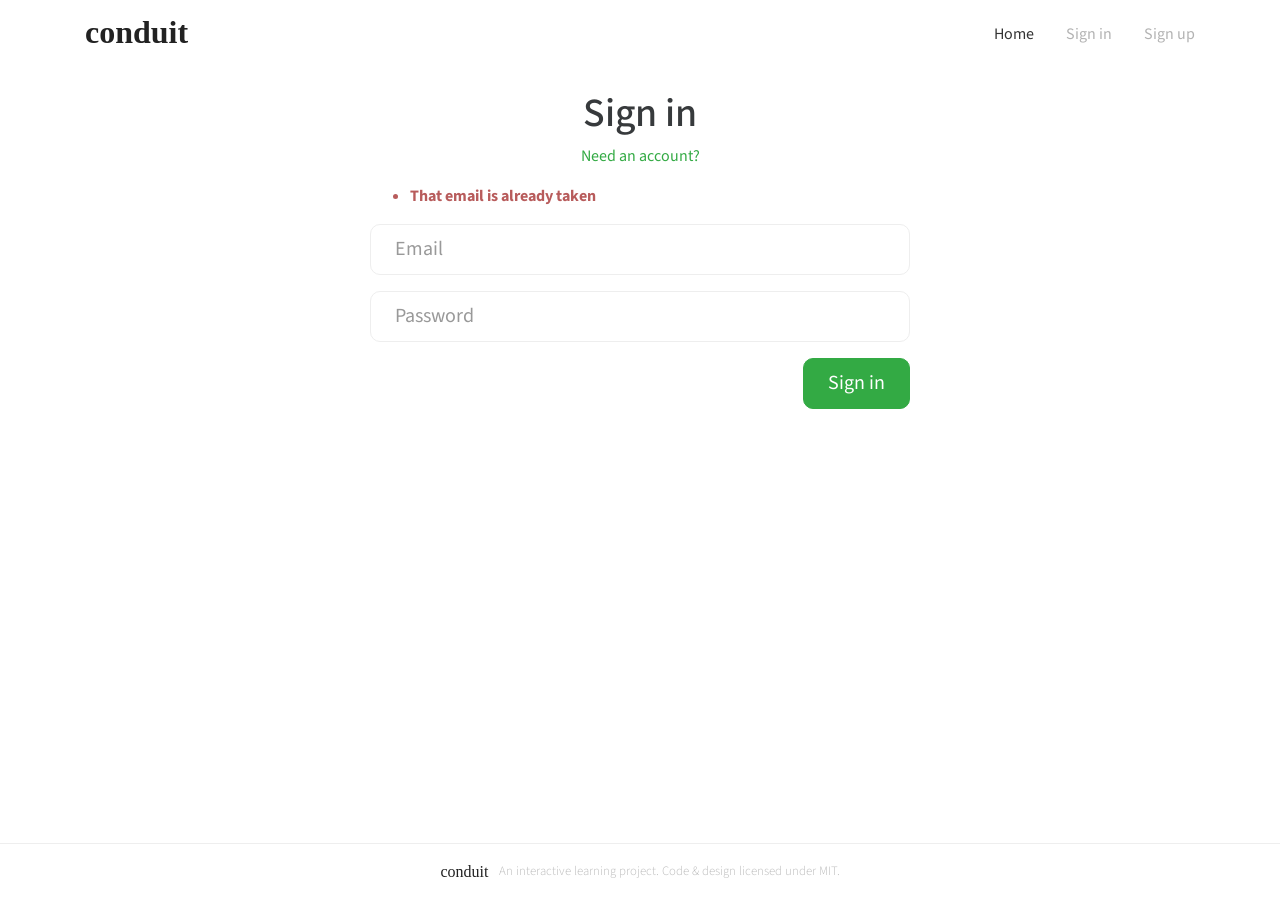
==== frontend/login.html @ 0ae25ae7 "Converted project to New Architecture Full API + JS" ====
<!DOCTYPE html>
<html lang="en">

<head>
    <meta charset="utf-8" />
    <title>Conduit</title>
    <!-- Import Ionicon icons & Google Fonts our Bootstrap theme relies on -->
    <link href="https://code.ionicframework.com/ionicons/2.0.1/css/ionicons.min.css" rel="stylesheet" type="text/css" />
    <link
        href="https://fonts.googleapis.com/css?family=Titillium+Web:700|Source+Serif+Pro:400,700|Merriweather+Sans:400,700|Source+Sans+Pro:400,300,600,700,300italic,400italic,600italic,700italic"
        rel="stylesheet" type="text/css" />
    <!-- Import the custom Bootstrap 4 theme from our hosted CDN -->
    <link href="https://cdn.jsdelivr.net/npm/bootstrap@5.0.2/dist/css/bootstrap.min.css" rel="stylesheet"
        integrity="sha384-EVSTQN3/azprG1Anm3QDgpJLIm9Nao0Yz1ztcQTwFspd3yD65VohhpuuCOmLASjC" crossorigin="anonymous">
    <link href="/frontend/assets/css/style.css" rel="stylesheet" type="text/css" />
</head>

<body>
    <header>
        <nav class="navbar navbar-light">
            <div class="container">
                <a class="navbar-brand" style="font-size:32px; font-weight: 600;" href="/conduit/">conduit</a>
                <ul class="nav navbar-nav pull-xs-right d-flex flex-row gap-3">
                    <li class="nav-item">
                        <!-- Add "active" class when you're on that page" -->
                        <a class="nav-link active" href="/conduit/">Home</a>
                    </li>
                    <!-- <li class="nav-item"><a class="nav-link" href="/conduit/create-article.php"> <i
                                class="ion-compose"></i>&nbsp;New Article </a></li>
                    <li class="nav-item"><a class="nav-link" href="/conduit/settings.php"> <i
                                class="ion-gear-a"></i>&nbsp;Settings </a></li>
                    <li class="nav-item"> <a class="nav-link" href="/conduit/profile.php"><img
                                src="/frontend/assets/img/default-avatar.svg" class="user-pic" />Eric Simons</a></li> -->
                    <li class="nav-item"><a class="nav-link" href="/frontend/login.html">Sign in</a></li>
                    <li class="nav-item"><a class="nav-link" href="/frontend/register.html">Sign up</a></li>
                </ul>
            </div>
        </nav>
    </header>
    <div class="auth-page">
        <div class="container page">
            <div class="row">
                <div class="col-md-6 offset-md-3 col-xs-12">
                    <h1 class="text-xs-center">Sign in</h1>
                    <p class="text-xs-center">
                        <a href="/conduit/register">Need an account?</a>
                    </p>

                    <ul class="error-messages">
                        <li>That email is already taken</li>
                    </ul>

                    <form>
                        <fieldset class="form-group">
                            <input class="form-control form-control-lg" type="text" placeholder="Email" />
                        </fieldset>
                        <fieldset class="form-group">
                            <input class="form-control form-control-lg" type="password" placeholder="Password" />
                        </fieldset>
                        <button class="btn btn-lg btn-primary pull-xs-right">Sign in</button>
                    </form>
                </div>
            </div>
        </div>
    </div>

    <footer>
        <div class="container justify-content-center d-flex">
            <a href="/conduit/" class="logo-font">conduit</a>
            <span class="attribution">
                An interactive learning project. Code &amp; design licensed under MIT.
            </span>
        </div>
    </footer>
</body>

</html>
---- frontend/assets/css/style.css ----
/*
 * ============================================================================
 * Conduit Minimal CSS v4
 * Only includes classes actually used in this codebase
 * ============================================================================
 *
 * USED CLASSES:
 * Layout: container, row, col-xs-12, col-md-{3,6,8,9,10,12}, offset-md-{1,2,3}
 * Nav: navbar, navbar-{light,brand,nav}, nav, nav-{pills,item,link}, outline-active
 * Buttons: btn, btn-{sm,lg,primary,secondary}, btn-outline-{primary,secondary,danger}
 * Forms: form-group, form-control, form-control-lg
 * Cards: card, card-{block,footer,text}, comment-form
 * Pagination: pagination, page-item, page-link
 * Tags: tag-list, tag-default, tag-pill, tag-outline
 * Pages: home-page, auth-page, settings-page, editor-page, profile-page, article-page
 * Article: article-preview, article-meta, article-content, article-actions, articles-toggle
 * Comments: comment-author, comment-author-img, mod-options, date-posted
 * User: user-info, user-img, user-pic
 * Misc: banner, logo-font, sidebar, feed-toggle, error-messages, counter,
 *       preview-link, author, date, info, attribution, active, disabled,
 *       pull-xs-right, text-xs-center, empty-feed-message
 *
 * NOTE: auth-page, settings-page, and empty-feed-message are semantic hooks
 * used in templates but require no dedicated styles.
 *
 * ============================================================================
 */

:root {
  --brand: #33aa44;
  --brand-hover: #2b8e3a;
  --brand-active: #237630;
  --brand-dark: #237630;
  --brand-light: #7dd88b;

  --danger: #b85c5c;
  --danger-light: #d7a3a3;

  --secondary: #ccc;
  --secondary-hover: #b3b3b3;
  --secondary-border: #adadad;

  --text: #373a3c;
  --text-muted: #999;
  --text-light: #bbb;
  --text-lighter: #aaa;
  --text-disabled: #818a91;

  --border: #eee;
  --bg-light: #f3f3f3;
  --input-focus: var(--brand);

  --content-width: 720px;
  --content-breakpoint: 1080px;
}

/* ============================================================================
 * CSS RESET & BASE
 * ============================================================================ */

*,
*::before,
*::after {
  box-sizing: border-box;
  margin: 0;
  padding: 0;
}

html {
  font-size: 16px;
  -webkit-tap-highlight-color: transparent;
}

body {
  display: flex;
  flex-direction: column;
  min-height: 100vh;
  font-family: 'Source Sans Pro', sans-serif;
  font-size: 1rem;
  line-height: 1.5;
  color: var(--text);
  background-color: #fff;
}

/* Main content area grows to push footer down */
app-root {
  display: flex;
  flex-direction: column;
  flex: 1;
}

app-root > *:not(app-layout-footer) {
  flex-shrink: 0;
}

app-root > app-layout-footer,
app-root > footer {
  margin-top: auto;
}

ol,
ul {
  list-style: none;
}

hr {
  margin-top: 1rem;
  margin-bottom: 1rem;
  border: 0;
  border-top: 1px solid #eee;
}

a {
  color: var(--brand);
  text-decoration: none;
  background-color: transparent;
  transition: color 0.15s ease;
}

a:focus,
a:hover {
  color: var(--brand-dark);
  text-decoration: underline;
}

a:focus {
  outline: thin dotted;
  outline: 5px auto -webkit-focus-ring-color;
  outline-offset: -2px;
}

a:not([href]) {
  color: inherit;
  text-decoration: none;
}

a:not([href]):focus,
a:not([href]):hover {
  color: inherit;
  text-decoration: none;
}

a:not([href]):focus {
  outline: none;
}

img {
  vertical-align: middle;
  border: 0;
}

h1,
h2,
h3,
h4,
h5,
h6 {
  margin-bottom: 0.5rem;
  font-weight: 500;
  line-height: 1.1;
}

h1 {
  font-size: 2.5rem;
}
h2 {
  font-size: 2rem;
}
h3 {
  font-size: 1.75rem;
}
h4 {
  font-size: 1.5rem;
}
h5 {
  font-size: 1.25rem;
}
h6 {
  font-size: 1rem;
}

p {
  margin-bottom: 1rem;
}

.logo-font {
  font-family: 'Lora', serif;
}

.navbar-logo {
  height: 1.25rem;
  vertical-align: middle;
}

.banner-logo {
  height: 3rem;
}

.footer-logo {
  height: 1rem;
  display: block;
}

button,
input,
optgroup,
select,
textarea {
  font: inherit;
  color: inherit;
  margin: 0;
}

button {
  overflow: visible;
}

button,
select {
  text-transform: none;
}

button,
html input[type='button'],
input[type='reset'],
input[type='submit'] {
  -webkit-appearance: button;
  cursor: pointer;
}

button[disabled],
html input[disabled] {
  cursor: default;
}

button::-moz-focus-inner,
input::-moz-focus-inner {
  border: 0;
  padding: 0;
}

input {
  line-height: normal;
}

textarea {
  overflow: auto;
  resize: vertical;
}

input,
button,
select,
textarea {
  line-height: inherit;
  border-radius: 0;
}

a,
area,
button,
[role='button'],
input,
label,
select,
summary,
textarea {
  touch-action: manipulation;
}

button:focus {
  outline: 1px dotted;
  outline: 5px auto -webkit-focus-ring-color;
}

fieldset {
  min-width: 0;
  padding: 0;
  margin: 0;
  border: 0;
}

/* ============================================================================
 * LAYOUT: CONTAINER & GRID
 * ============================================================================ */

.container {
  margin-left: auto;
  margin-right: auto;
  padding-left: 15px;
  padding-right: 15px;
}

@media (min-width: 544px) {
  .container {
    max-width: 576px;
  }
}

@media (min-width: 768px) {
  .container {
    max-width: 720px;
  }
}

@media (min-width: 992px) {
  .container {
    max-width: 940px;
  }
}

@media (min-width: 1200px) {
  .container {
    max-width: 1140px;
  }
}

.row {
  display: flex;
  flex-wrap: wrap;
  margin-left: -15px;
  margin-right: -15px;
}

.col-xs-12 {
  position: relative;
  min-height: 1px;
  padding-right: 15px;
  padding-left: 15px;
  flex: 0 0 100%;
  max-width: 100%;
}

@media (min-width: 768px) {
  .col-md-3 {
    position: relative;
    min-height: 1px;
    padding-right: 15px;
    padding-left: 15px;
    flex: 0 0 25%;
    max-width: 25%;
  }
  .col-md-6 {
    position: relative;
    min-height: 1px;
    padding-right: 15px;
    padding-left: 15px;
    flex: 0 0 50%;
    max-width: 50%;
  }
  .col-md-8 {
    position: relative;
    min-height: 1px;
    padding-right: 15px;
    padding-left: 15px;
    flex: 0 0 66.66667%;
    max-width: 66.66667%;
  }
  .col-md-9 {
    position: relative;
    min-height: 1px;
    padding-right: 15px;
    padding-left: 15px;
    flex: 0 0 75%;
    max-width: 75%;
  }
  .col-md-10 {
    position: relative;
    min-height: 1px;
    padding-right: 15px;
    padding-left: 15px;
    flex: 0 0 83.33333%;
    max-width: 83.33333%;
  }
  .col-md-12 {
    position: relative;
    min-height: 1px;
    padding-right: 15px;
    padding-left: 15px;
    flex: 0 0 100%;
    max-width: 100%;
  }
  .offset-md-1 {
    margin-left: 8.33333%;
  }
  .offset-md-2 {
    margin-left: 16.66667%;
  }
  .offset-md-3 {
    margin-left: 25%;
  }
}

/* ============================================================================
 * FORMS
 * ============================================================================ */

.form-control {
  display: block;
  width: 100%;
  padding: 0.5rem 0.75rem;
  font-size: 1rem;
  line-height: 1.25;
  color: #55595c;
  background-color: #fff;
  background-image: none;
  background-clip: padding-box;
  border: 1px solid #eee;
  border-radius: 0.5rem;
  transition: border-color 0.15s ease;
}

.form-control:focus {
  border-color: var(--input-focus);
  outline: none;
}

.form-control::placeholder {
  color: var(--text-muted);
  opacity: 1;
}

.form-control:disabled,
.form-control[readonly] {
  background-color: #eceeef;
  opacity: 1;
}

.form-control:disabled {
  cursor: not-allowed;
}

.form-control-lg {
  padding: 0.75rem 1.5rem;
  font-size: 1.25rem;
  border-radius: 0.625rem;
}

.form-group {
  margin-bottom: 1rem;
}

/* ============================================================================
 * BUTTONS
 * ============================================================================ */

.btn {
  display: inline-block;
  font-weight: normal;
  line-height: 1.25;
  text-align: center;
  white-space: nowrap;
  vertical-align: middle;
  cursor: pointer;
  user-select: none;
  border: 1px solid transparent;
  padding: 0.5rem 1rem;
  font-size: 1rem;
  border-radius: 0.5rem;
  transition:
    color 0.15s ease,
    background-color 0.15s ease,
    border-color 0.15s ease,
    box-shadow 0.15s ease;
}

.btn:focus,
.btn.focus,
.btn:active:focus,
.btn:active.focus,
.btn.active:focus,
.btn.active.focus {
  outline: thin dotted;
  outline: 5px auto -webkit-focus-ring-color;
  outline-offset: -2px;
}

.btn:focus,
.btn:hover {
  text-decoration: none;
}

.btn.focus {
  text-decoration: none;
}

.btn:active,
.btn.active {
  background-image: none;
  outline: 0;
}

.btn.disabled,
.btn:disabled {
  cursor: not-allowed;
  opacity: 0.65;
}

a.btn.disabled,
fieldset[disabled] a.btn {
  pointer-events: none;
}

/* btn-primary */
.btn-primary {
  color: #fff;
  background-color: var(--brand);
  border-color: var(--brand);
}

.btn-primary:hover {
  color: #fff;
  background-color: var(--brand-hover);
  border-color: var(--brand-hover);
}

.btn-primary:focus,
.btn-primary.focus {
  color: #fff;
  background-color: var(--brand-hover);
  border-color: var(--brand-hover);
}

.btn-primary:active,
.btn-primary.active {
  color: #fff;
  background-color: var(--brand-hover);
  border-color: var(--brand-hover);
  background-image: none;
}

.btn-primary:active:hover,
.btn-primary:active:focus,
.btn-primary:active.focus,
.btn-primary.active:hover,
.btn-primary.active:focus,
.btn-primary.active.focus {
  color: #fff;
  background-color: var(--brand-active);
  border-color: var(--brand-active);
}

.btn-primary.disabled:focus,
.btn-primary.disabled.focus,
.btn-primary:disabled:focus,
.btn-primary:disabled.focus {
  background-color: var(--brand);
  border-color: var(--brand);
}

.btn-primary.disabled:hover,
.btn-primary:disabled:hover {
  background-color: var(--brand);
  border-color: var(--brand);
}

/* btn-secondary */
.btn-secondary {
  color: #fff;
  background-color: var(--secondary);
  border-color: var(--secondary);
}

.btn-secondary:hover {
  color: #fff;
  background-color: var(--secondary-hover);
  border-color: var(--secondary-border);
}

.btn-secondary:focus,
.btn-secondary.focus {
  color: #fff;
  background-color: var(--secondary-hover);
  border-color: var(--secondary-border);
}

.btn-secondary:active,
.btn-secondary.active {
  color: #fff;
  background-color: var(--secondary-hover);
  border-color: var(--secondary-border);
  background-image: none;
}

.btn-secondary.disabled:focus,
.btn-secondary.disabled.focus,
.btn-secondary:disabled:focus,
.btn-secondary:disabled.focus {
  background-color: var(--secondary);
  border-color: var(--secondary);
}

.btn-secondary.disabled:hover,
.btn-secondary:disabled:hover {
  background-color: var(--secondary);
  border-color: var(--secondary);
}

/* btn-outline-primary */
.btn-outline-primary {
  color: var(--brand);
  background-image: none;
  background-color: transparent;
  border-color: var(--brand);
}

.btn-outline-primary:hover {
  color: #fff;
  background-color: var(--brand);
  border-color: var(--brand);
}

.btn-outline-primary:focus,
.btn-outline-primary.focus {
  color: #fff;
  background-color: var(--brand);
  border-color: var(--brand);
}

.btn-outline-primary:active,
.btn-outline-primary.active {
  color: #fff;
  background-color: var(--brand);
  border-color: var(--brand);
}

.btn-outline-primary.disabled:focus,
.btn-outline-primary.disabled.focus,
.btn-outline-primary:disabled:focus,
.btn-outline-primary:disabled.focus {
  border-color: var(--brand-light);
}

.btn-outline-primary.disabled:hover,
.btn-outline-primary:disabled:hover {
  border-color: var(--brand-light);
}

/* btn-outline-secondary */
.btn-outline-secondary {
  color: var(--secondary);
  background-image: none;
  background-color: transparent;
  border-color: var(--secondary);
}

.btn-outline-secondary:hover {
  color: #fff;
  background-color: var(--secondary);
  border-color: var(--secondary);
}

.btn-outline-secondary:focus,
.btn-outline-secondary.focus {
  color: #fff;
  background-color: var(--secondary);
  border-color: var(--secondary);
}

.btn-outline-secondary:active,
.btn-outline-secondary.active {
  color: #fff;
  background-color: var(--secondary);
  border-color: var(--secondary);
}

.btn-outline-secondary.disabled:focus,
.btn-outline-secondary.disabled.focus,
.btn-outline-secondary:disabled:focus,
.btn-outline-secondary:disabled.focus {
  border-color: white;
}

.btn-outline-secondary.disabled:hover,
.btn-outline-secondary:disabled:hover {
  border-color: white;
}

/* btn-outline-danger */
.btn-outline-danger {
  color: var(--danger);
  background-image: none;
  background-color: transparent;
  border-color: var(--danger);
}

.btn-outline-danger:hover {
  color: #fff;
  background-color: var(--danger);
  border-color: var(--danger);
}

.btn-outline-danger:focus,
.btn-outline-danger.focus {
  color: #fff;
  background-color: var(--danger);
  border-color: var(--danger);
}

.btn-outline-danger:active,
.btn-outline-danger.active {
  color: #fff;
  background-color: var(--danger);
  border-color: var(--danger);
}

.btn-outline-danger.disabled:focus,
.btn-outline-danger.disabled.focus,
.btn-outline-danger:disabled:focus,
.btn-outline-danger:disabled.focus {
  border-color: var(--danger-light);
}

.btn-outline-danger.disabled:hover,
.btn-outline-danger:disabled:hover {
  border-color: var(--danger-light);
}

/* Button sizes */
.btn-lg {
  padding: 0.75rem 1.5rem;
  font-size: 1.25rem;
  border-radius: 0.625rem;
}

.btn-sm {
  padding: 0.25rem 0.5rem;
  font-size: 0.875rem;
  border-radius: 0.375rem;
}

/* ============================================================================
 * NAVIGATION
 * ============================================================================ */

.nav {
  padding-left: 0;
  margin-bottom: 0;
  list-style: none;
}

.nav-link {
  display: inline-block;
  transition:
    color 0.15s ease,
    background-color 0.15s ease;
}

.nav-link:focus,
.nav-link:hover {
  text-decoration: none;
}

.nav-link.disabled,
.nav-link.disabled:focus,
.nav-link.disabled:hover {
  color: var(--text-disabled);
  cursor: not-allowed;
  background-color: transparent;
}

.nav-pills {
  display: flex;
  flex-wrap: wrap;
}

.nav-pills .nav-item + .nav-item {
  margin-left: 0.2rem;
}

.nav-pills .nav-link {
  display: block;
  padding: 0.5em 1em;
  border-radius: 0.5rem;
}

.nav-pills .nav-link.active,
.nav-pills .nav-link.active:focus,
.nav-pills .nav-link.active:hover {
  color: #fff;
  cursor: default;
  background-color: var(--brand);
}

/* Navbar */
.navbar {
  position: relative;
  padding: 0.5rem 1rem;
}

.navbar > .container {
  display: flex;
  align-items: center;
}

.navbar-brand {
  padding-top: 0;
  padding-bottom: 0.25rem;
  margin-right: 2rem;
  font-family: 'Lora', serif;
  font-size: 1.5rem;
  color: #222;
}

.navbar-brand:focus,
.navbar-brand:hover {
  text-decoration: none;
  color: #222;
}

.navbar-nav {
  display: flex;
  align-items: center;
  margin-left: auto;
}

.navbar-nav .nav-link {
  display: block;
  padding-top: 0.425rem;
  padding-bottom: 0.425rem;
}

.navbar-nav .nav-link + .nav-link {
  margin-left: 1rem;
}

.navbar-nav .nav-item + .nav-item {
  margin-left: 1rem;
}

.navbar-light .navbar-brand,
.navbar-light .navbar-brand:focus,
.navbar-light .navbar-brand:hover {
  color: #222;
}

.navbar-light .navbar-nav .nav-link {
  color: rgba(0, 0, 0, 0.3);
}

.navbar-light .navbar-nav .nav-link:focus,
.navbar-light .navbar-nav .nav-link:hover {
  color: rgba(0, 0, 0, 0.6);
}

.navbar-light .navbar-nav .active > .nav-link,
.navbar-light .navbar-nav .active > .nav-link:focus,
.navbar-light .navbar-nav .active > .nav-link:hover,
.navbar-light .navbar-nav .nav-link.active,
.navbar-light .navbar-nav .nav-link.active:focus,
.navbar-light .navbar-nav .nav-link.active:hover {
  color: rgba(0, 0, 0, 0.8);
}

.nav-link .user-pic {
  height: 26px;
  border-radius: 50px;
  float: left;
  margin-right: 5px;
}

.nav-link:hover {
  text-decoration: none;
}

.nav-signup {
  color: #fff !important;
  background: var(--brand);
  border: 1px solid var(--brand);
  border-radius: 99em;
  padding: 5px 12px !important;
  font-size: 0.8125rem;
  line-height: 1.25rem;
  transition:
    background 200ms ease,
    border-color 200ms ease;
}

.nav-signup:hover,
.nav-signup:focus {
  color: #fff !important;
  background: var(--brand-hover);
  border-color: var(--brand-hover);
}

.nav-pills.outline-active .nav-link {
  border-radius: 0;
  border: none;
  border-bottom: 2px solid transparent;
  background: transparent;
  color: var(--text-lighter);
}

.nav-pills.outline-active .nav-link:hover {
  color: #555;
}

.nav-pills.outline-active .nav-link.active {
  background: #fff;
  border-bottom: 2px solid var(--brand);
  color: var(--brand);
}

/* ============================================================================
 * CARDS
 * ============================================================================ */

.card {
  position: relative;
  display: block;
  margin-bottom: 0.75rem;
  background-color: #fff;
  border-radius: 0.75rem;
  border: 1px solid #eee;
  box-shadow:
    0 1px 3px rgba(0, 0, 0, 0.08),
    0 1px 2px rgba(0, 0, 0, 0.06);
  transition: box-shadow 0.2s ease;
}

.card-block {
  padding: 1.25rem;
}

.card-block::after {
  content: '';
  display: table;
  clear: both;
}

.card-text:last-child {
  margin-bottom: 0;
}

.card-footer {
  padding: 0.75rem 1.25rem;
  background-color: #f5f5f5;
  border-top: 1px solid #eee;
}

.card-footer::after {
  content: '';
  display: table;
  clear: both;
}

.card-footer:last-child {
  border-radius: 0 0 0.75rem 0.75rem;
}

/* ============================================================================
 * PAGINATION
 * ============================================================================ */

.pagination {
  display: inline-block;
  padding-left: 0;
  margin-top: 1rem;
  margin-bottom: 1rem;
  border-radius: 0.5rem;
}

.page-item {
  display: inline;
}

.page-item:first-child .page-link {
  margin-left: 0;
  border-bottom-left-radius: 0.5rem;
  border-top-left-radius: 0.5rem;
}

.page-item:last-child .page-link {
  border-bottom-right-radius: 0.5rem;
  border-top-right-radius: 0.5rem;
}

.page-item.active .page-link,
.page-item.active .page-link:focus,
.page-item.active .page-link:hover {
  z-index: 2;
  color: #222;
  cursor: default;
  background-color: #eee;
  border-color: #eee;
}

.page-item.disabled .page-link,
.page-item.disabled .page-link:focus,
.page-item.disabled .page-link:hover {
  color: var(--text-disabled);
  pointer-events: none;
  cursor: not-allowed;
  background-color: #fff;
  border-color: var(--border);
}

.page-link {
  position: relative;
  float: left;
  padding: 0.5rem 0.75rem;
  margin-left: -1px;
  color: var(--brand);
  text-decoration: none;
  background-color: #fff;
  border: 1px solid var(--border);
  transition:
    color 0.15s ease,
    background-color 0.15s ease;
}

.page-link:focus,
.page-link:hover {
  color: var(--brand-dark);
  background-color: #eceeef;
  border-color: var(--border);
}

/* ============================================================================
 * TAGS
 * ============================================================================ */

.tag-pill {
  padding-right: 0.6em;
  padding-left: 0.6em;
  border-radius: 10rem;
}

.tag-default {
  background-color: transparent;
  color: #222;
  border: 1px solid #eee;
  border-radius: 100px;
  font-size: 0.8rem;
  line-height: 1.1rem;
  padding: 0.35rem 0.75rem;
  white-space: nowrap;
  margin-right: 0.5rem;
  margin-bottom: 0.5rem;
  display: inline-block;
  transition: background 300ms ease;
}

.tag-default:hover {
  text-decoration: none;
  background-color: #eee;
}

.tag-default[href]:focus,
.tag-default[href]:hover {
  background-color: #eee;
}

.tag-default.tag-outline {
  border: 1px solid var(--border);
  color: var(--text-lighter);
  background: none;
}

ul.tag-list {
  display: inline-block;
}

ul.tag-list li {
  display: inline-block;
}

/* ============================================================================
 * UTILITIES
 * ============================================================================ */

.pull-xs-right {
  float: right !important;
}

.text-xs-center {
  text-align: center !important;
}

/* ============================================================================
 * FOOTER
 * ============================================================================ */

footer {
  background: #fff;
  border-top: 1px solid #eee;
  margin-top: 42px;
  padding: 1rem 0;
  width: 100%;
  position: absolute;
  bottom: 0;
}

footer .logo-font {
  color: #222;
}

footer a {
  color: #222;
}

footer .attribution {
  margin-left: 10px;
  font-size: 0.8rem;
  color: var(--text-light);
  font-weight: 300;
}

/* ============================================================================
 * ERROR MESSAGES
 * ============================================================================ */

.error-messages {
  color: var(--danger);
  font-weight: bold;
  padding-left: 2.5rem;
  margin-bottom: 1rem;
  list-style: disc;
}

/* ============================================================================
 * BANNER
 * ============================================================================ */

.banner {
  color: var(--text);
  background: #fff;
  border-top: 1px solid #eee;
  border-bottom: 1px solid #eee;
  padding: 2rem;
  margin-bottom: 2rem;
}

.banner h1 {
  margin-bottom: 0;
}

.container.page {
  margin-top: 1.5rem;
}

/* ============================================================================
 * ARTICLE PREVIEW & META
 * ============================================================================ */

.preview-link {
  color: inherit;
}

.preview-link:hover {
  text-decoration: inherit;
}

.article-meta {
  display: block;
  position: relative;
  font-weight: 300;
}

.article-meta img {
  display: inline-block;
  vertical-align: middle;
  height: 32px;
  width: 32px;
  border-radius: 30px;
}

.article-meta .btn + .btn,
.article-meta app-follow-button + app-favorite-button,
.article-meta app-favorite-button {
  margin-left: 0.5rem;
}

.article-meta .info {
  margin: 0 1.5rem 0 0.5rem;
  display: inline-block;
  vertical-align: middle;
  line-height: 1rem;
}

.article-meta .info .author {
  display: block;
  font-weight: 500;
}

.article-meta .info .date {
  color: var(--text-light);
  font-size: 0.8rem;
  display: block;
}

.article-preview {
  border-top: 1px solid #eee;
  padding: 1.5rem 0;
  transition: background-color 0.2s ease;
}

.article-preview:hover {
  background-color: rgba(0, 0, 0, 0.01);
}

.article-preview .article-meta {
  margin: 0 0 1rem 0;
}

.article-preview .preview-link h1 {
  font-weight: 600;
  font-size: 1.5rem;
  line-height: 1.1;
  margin-bottom: 3px;
}

.article-preview .preview-link p {
  font-weight: 300;
  font-size: 1rem;
  color: var(--text-muted);
  margin-bottom: 15px;
  line-height: 1.3rem;
}

.article-preview .preview-link span {
  max-width: 30%;
  font-size: 0.8rem;
  font-weight: 300;
  color: var(--text-light);
  vertical-align: middle;
}

.article-preview .preview-link ul {
  float: right;
  max-width: 50%;
  vertical-align: top;
}

.article-preview .preview-link ul li {
  font-weight: 300;
  font-size: 0.8rem;
  padding-top: 0;
  padding-bottom: 0;
}

.btn .counter {
  font-size: 0.8rem;
}

/* ============================================================================
 * HOME PAGE
 * ============================================================================ */

.home-page .banner p {
  text-align: center;
  font-size: 1rem;
  font-weight: 300;
  color: var(--text-muted);
  margin-bottom: 0;
}

.home-page .banner p a {
  color: var(--brand);
  text-decoration: underline;
}

.home-page .banner h1 {
  font-weight: 700;
  text-align: center;
  font-size: 3.5rem;
  line-height: 1.1;
  padding-bottom: 0.5rem;
}

.home-page .feed-toggle {
  margin-bottom: -1px;
}

.home-page .sidebar {
  margin-left: 10px;
  padding-left: 20px;
  background: none;
  border-left: 1px solid #eee;
}

.home-page .sidebar p {
  margin-bottom: 0.2rem;
}

/* ============================================================================
 * ARTICLE PAGE
 * ============================================================================ */

.article-page .banner {
  padding: 2rem 0;
}

.article-page .banner h1 {
  font-size: 2.8rem;
  font-weight: 600;
  color: #222;
}

.article-page .banner .btn {
  opacity: 0.8;
}

.article-page .banner .btn:hover {
  transition: 0.1s all;
  opacity: 1;
}

.article-page .banner .article-meta {
  margin: 2rem 0 0 0;
}

.article-page .banner .article-meta .author {
  color: var(--text);
}

.article-page .banner > .container,
.article-page .article-content,
.article-page .article-actions,
.article-page .container.page > .row {
  max-width: var(--content-width);
  margin-left: auto;
  margin-right: auto;
}

.article-page .article-content.row,
.article-page .container.page > .row {
  margin-left: auto;
  margin-right: auto;
}

.article-page .article-content .col-md-12,
.article-page .container.page > .row > [class*='col-'] {
  padding-left: 0;
  padding-right: 0;
  flex: 0 0 100%;
  max-width: 100%;
  margin-left: 0;
}

footer > .container {
  display: flex;
  align-items: center;
  max-width: var(--content-width);
  margin-left: auto;
  margin-right: auto;
}

.article-page .article-content p {
  font-family: 'Lora', serif;
  font-size: 1.2rem;
  line-height: 1.8rem;
  margin-bottom: 2rem;
}

.article-page .article-content h1,
.article-page .article-content h2,
.article-page .article-content h3,
.article-page .article-content h4,
.article-page .article-content h5,
.article-page .article-content h6 {
  font-weight: 500;
  margin: 1.6rem 0 1rem 0;
}

.article-page .article-content ul,
.article-page .article-content ol {
  margin-bottom: 1rem;
  padding-left: 2.5rem;
}

.article-page .article-content ul ul,
.article-page .article-content ul ol,
.article-page .article-content ol ul,
.article-page .article-content ol ol {
  margin-bottom: 0;
  padding-left: 2.5rem;
}

.article-page .article-content ul {
  list-style: disc;
}

.article-page .article-content ul ul {
  list-style: circle;
}

.article-page .article-content ul ul ul {
  list-style: square;
}

.article-page .article-content ol {
  list-style: decimal;
}

.article-page .article-content ol ol {
  list-style: lower-alpha;
}

.article-page .article-content ol ol ol {
  list-style: lower-roman;
}

.article-page .article-actions {
  text-align: center;
  margin-top: 1.5rem;
  margin-bottom: 3rem;
}

.article-page .article-actions .article-meta .info {
  text-align: left;
}

.article-page .comment-form .card-block {
  padding: 0;
}

.article-page .comment-form .card-block textarea {
  border: 0;
  padding: 1.25rem;
}

.article-page .comment-form .card-footer .btn {
  font-weight: 700;
  float: right;
}

.article-page .comment-form .card-footer .comment-author-img {
  height: 30px;
  width: 30px;
}

.article-page .card {
  border: 1px solid #eee;
  box-shadow: 0 1px 2px rgba(0, 0, 0, 0.04);
}

.article-page .card .card-footer {
  border-top: 1px solid #eee;
  font-size: 0.8rem;
  font-weight: 300;
}

.article-page .card .comment-author-img {
  display: inline-block;
  vertical-align: middle;
  height: 20px;
  width: 20px;
  border-radius: 30px;
}

.article-page .card .comment-author {
  display: inline-block;
  vertical-align: middle;
}

.article-page .card .date-posted {
  display: inline-block;
  vertical-align: middle;
  margin-left: 5px;
  color: var(--text-light);
}

.article-page .card .mod-options {
  float: right;
  color: #333;
  font-size: 1rem;
}

.article-page .card .mod-options i {
  margin-left: 5px;
  opacity: 0.6;
  cursor: pointer;
}

.article-page .card .mod-options i:hover {
  opacity: 1;
}

/* ============================================================================
 * PROFILE PAGE
 * ============================================================================ */

.profile-page .user-info {
  text-align: center;
  background: #fff;
  border-top: 1px solid #eee;
  border-bottom: 1px solid #eee;
  padding: 2rem 0 1rem 0;
}

.profile-page .user-info .user-img {
  width: 100px;
  height: 100px;
  border-radius: 100px;
  margin-bottom: 1rem;
}

.profile-page .user-info h4 {
  font-weight: 700;
}

.profile-page .user-info p {
  margin: 0 auto 0.5rem auto;
  color: var(--text-lighter);
  max-width: 450px;
  font-weight: 300;
}

.profile-page .user-info .action-btn {
  float: right;
  color: var(--text-muted);
  border: 1px solid var(--text-muted);
}

.profile-page .articles-toggle {
  margin: 1.5rem 0 -1px 0;
}

/* ============================================================================
 * EDITOR PAGE
 * ============================================================================ */

.editor-page .tag-list i {
  font-size: 0.6rem;
  margin-right: 5px;
  cursor: pointer;
}
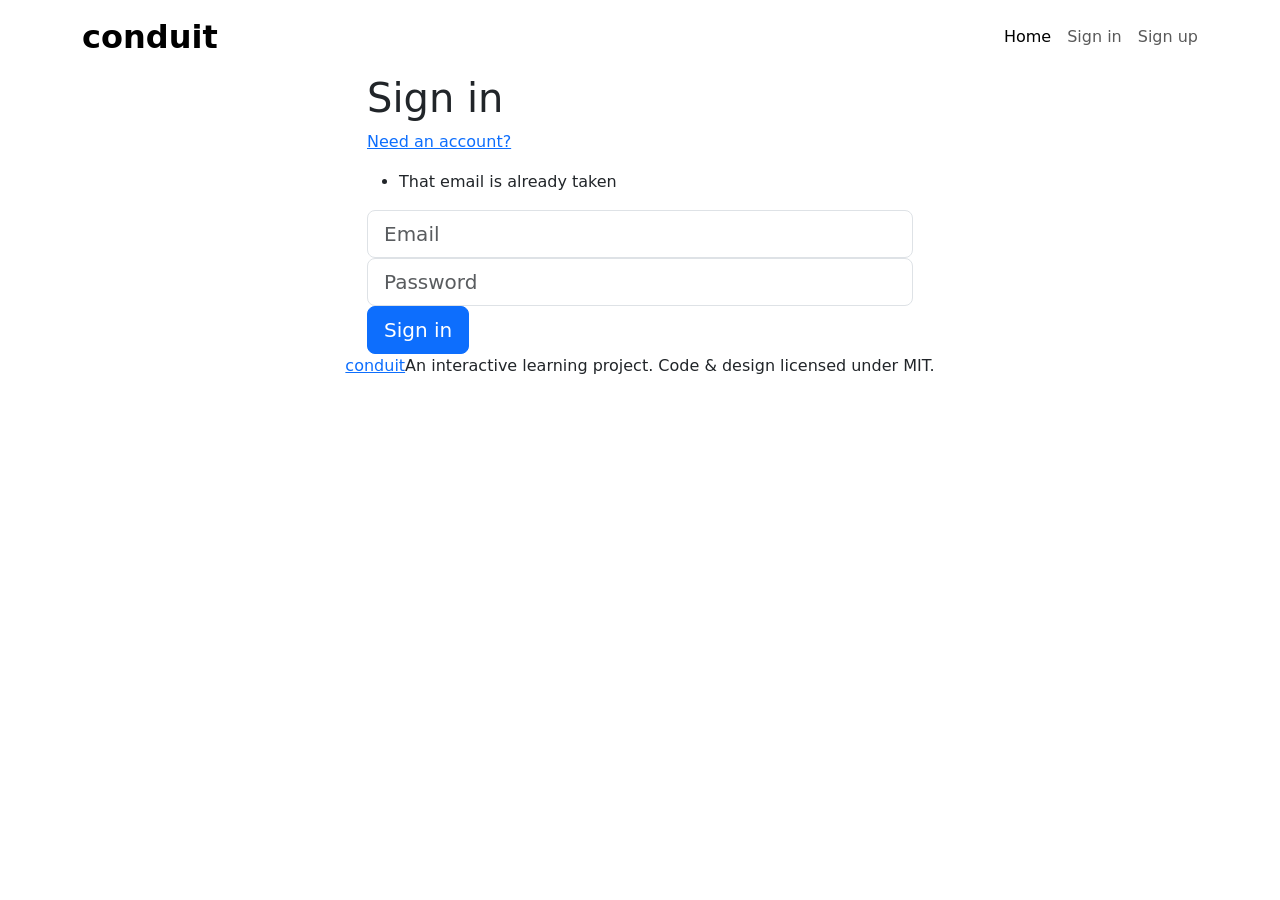
==== commit d93d955a: "Added .htacess file for system routing" ====
--- a/frontend/login.html
+++ b/frontend/login.html
@@ -12,7 +12,7 @@
     <!-- Import the custom Bootstrap 4 theme from our hosted CDN -->
     <link href="https://cdn.jsdelivr.net/npm/bootstrap@5.0.2/dist/css/bootstrap.min.css" rel="stylesheet"
         integrity="sha384-EVSTQN3/azprG1Anm3QDgpJLIm9Nao0Yz1ztcQTwFspd3yD65VohhpuuCOmLASjC" crossorigin="anonymous">
-    <link href="/frontend/assets/css/style.css" rel="stylesheet" type="text/css" />
+    <link href="/conduit/frontend/assets/css/style.css" rel="stylesheet" type="text/css" />
 </head>
 
 <body>
@@ -25,14 +25,8 @@
                         <!-- Add "active" class when you're on that page" -->
                         <a class="nav-link active" href="/conduit/">Home</a>
                     </li>
-                    <!-- <li class="nav-item"><a class="nav-link" href="/conduit/create-article.php"> <i
-                                class="ion-compose"></i>&nbsp;New Article </a></li>
-                    <li class="nav-item"><a class="nav-link" href="/conduit/settings.php"> <i
-                                class="ion-gear-a"></i>&nbsp;Settings </a></li>
-                    <li class="nav-item"> <a class="nav-link" href="/conduit/profile.php"><img
-                                src="/frontend/assets/img/default-avatar.svg" class="user-pic" />Eric Simons</a></li> -->
-                    <li class="nav-item"><a class="nav-link" href="/frontend/login.html">Sign in</a></li>
-                    <li class="nav-item"><a class="nav-link" href="/frontend/register.html">Sign up</a></li>
+                    <li class="nav-item"><a class="nav-link" href="/conduit/login">Sign in</a></li>
+                    <li class="nav-item"><a class="nav-link" href="/conduit/register">Sign up</a></li>
                 </ul>
             </div>
         </nav>
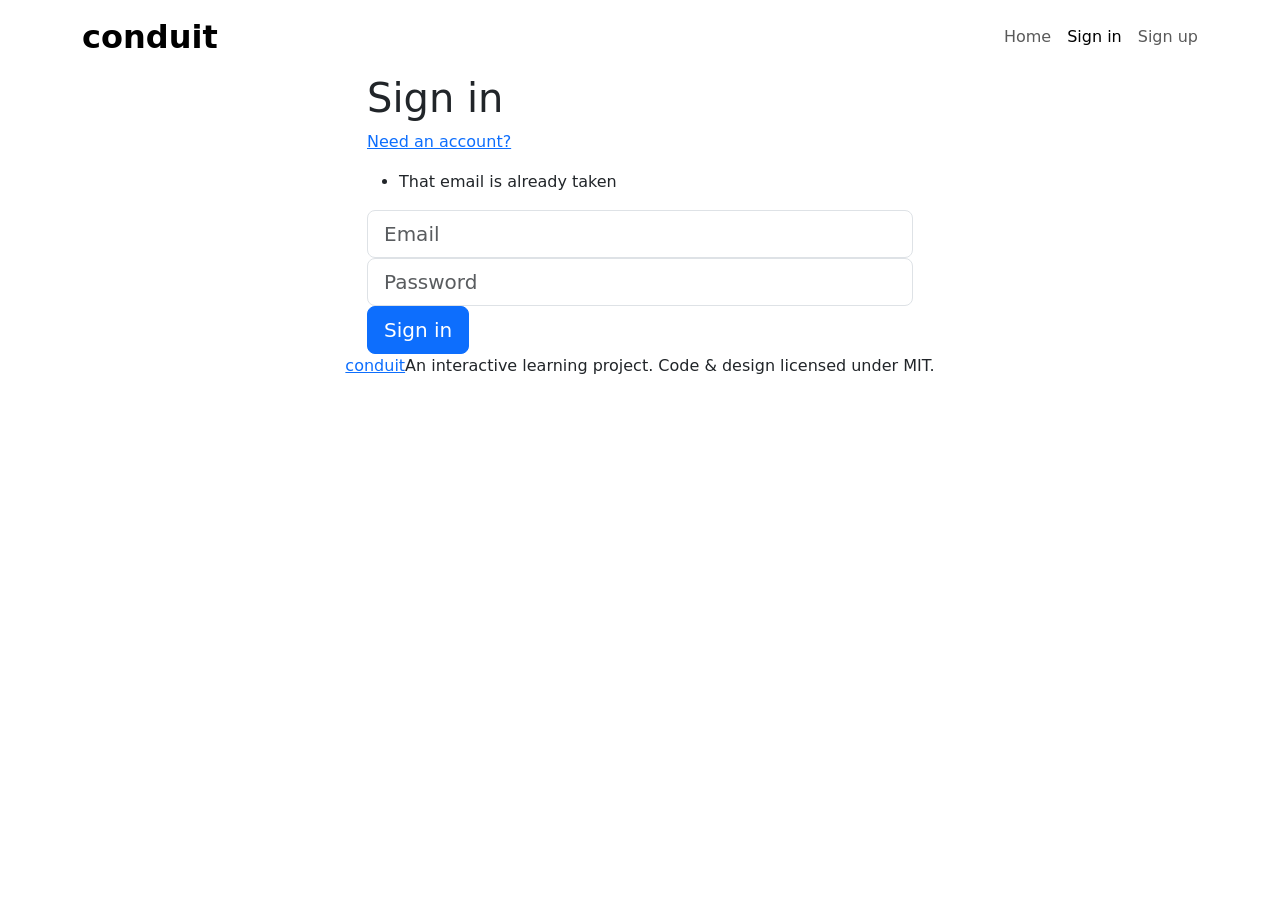
==== commit 2a43ad41: "Fix active link style for login/register page" ====
--- a/frontend/login.html
+++ b/frontend/login.html
@@ -23,9 +23,9 @@
                 <ul class="nav navbar-nav pull-xs-right d-flex flex-row gap-3">
                     <li class="nav-item">
                         <!-- Add "active" class when you're on that page" -->
-                        <a class="nav-link active" href="/conduit/">Home</a>
+                        <a class="nav-link" href="/conduit/">Home</a>
                     </li>
-                    <li class="nav-item"><a class="nav-link" href="/conduit/login">Sign in</a></li>
+                    <li class="nav-item"><a class="nav-link active" href="/conduit/login">Sign in</a></li>
                     <li class="nav-item"><a class="nav-link" href="/conduit/register">Sign up</a></li>
                 </ul>
             </div>
